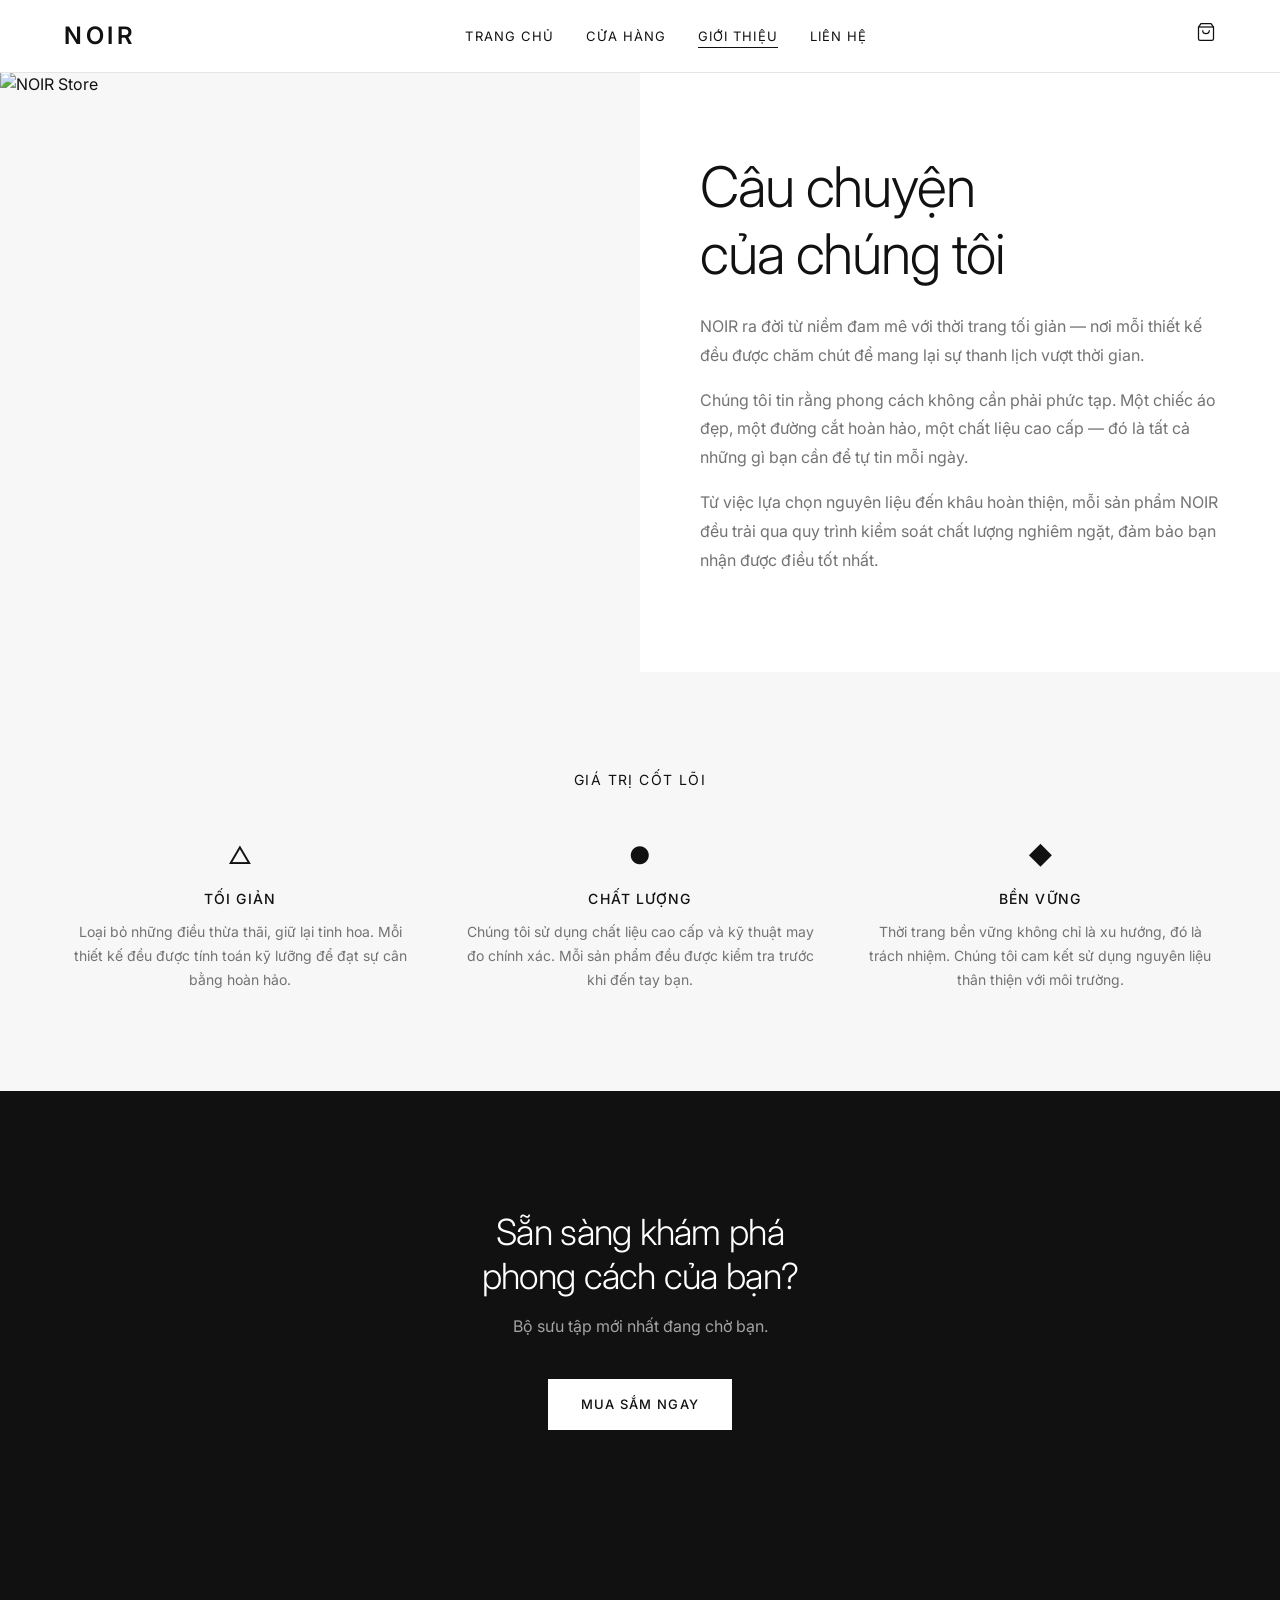
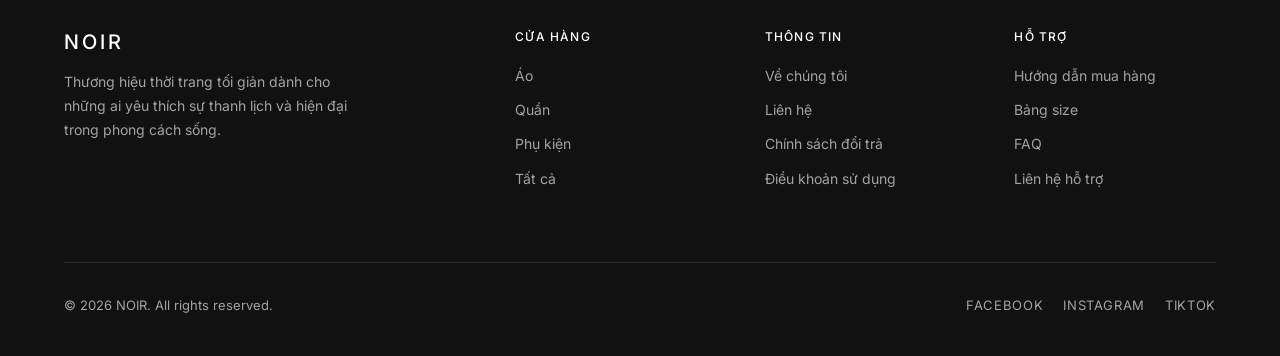
==== about.html @ cc99604b "Add about, contact pages and Vercel config - About page with brand story and core values - Contact p" ====
<!DOCTYPE html>
<html lang="vi">
<head>
  <meta charset="UTF-8">
  <meta name="viewport" content="width=device-width, initial-scale=1.0">
  <title>Giới thiệu - NOIR</title>
  <meta name="description" content="Tìm hiểu về NOIR - Thương hiệu thời trang tối giản với triết lý less is more.">
  <link rel="preconnect" href="https://fonts.googleapis.com">
  <link rel="preconnect" href="https://fonts.gstatic.com" crossorigin>
  <link href="https://fonts.googleapis.com/css2?family=Inter:wght@300;400;500;600&display=swap" rel="stylesheet">
  <link rel="stylesheet" href="css/style.css">
</head>
<body>

  <!-- Header -->
  <header class="header">
    <nav class="nav container">
      <a href="index.html" class="nav-logo">NOIR</a>
      <ul class="nav-links">
        <li><a href="index.html">Trang chủ</a></li>
        <li><a href="shop.html">Cửa hàng</a></li>
        <li><a href="about.html" class="active">Giới thiệu</a></li>
        <li><a href="contact.html">Liên hệ</a></li>
      </ul>
      <div class="nav-actions">
        <a href="cart.html" class="cart-icon">
          <svg width="20" height="20" viewBox="0 0 24 24" fill="none" stroke="currentColor" stroke-width="1.5">
            <path d="M6 2L3 6v14a2 2 0 002 2h14a2 2 0 002-2V6l-3-4z"/>
            <line x1="3" y1="6" x2="21" y2="6"/>
            <path d="M16 10a4 4 0 01-8 0"/>
          </svg>
          <span class="cart-badge">0</span>
        </a>
        <div class="menu-toggle">
          <span></span>
          <span></span>
          <span></span>
        </div>
      </div>
    </nav>
  </header>

  <!-- About Hero -->
  <div class="about-page">
    <div class="about-hero">
      <div class="about-hero-image">
        <img src="https://images.unsplash.com/photo-1441986300917-64674bd600d8?w=800&h=600&fit=crop" alt="NOIR Store">
      </div>
      <div class="about-hero-content">
        <h1 class="fade-in">Câu chuyện<br>của chúng tôi</h1>
        <p class="fade-in">NOIR ra đời từ niềm đam mê với thời trang tối giản — nơi mỗi thiết kế đều được chăm chút để mang lại sự thanh lịch vượt thời gian.</p>
        <p class="fade-in">Chúng tôi tin rằng phong cách không cần phải phức tạp. Một chiếc áo đẹp, một đường cắt hoàn hảo, một chất liệu cao cấp — đó là tất cả những gì bạn cần để tự tin mỗi ngày.</p>
        <p class="fade-in">Từ việc lựa chọn nguyên liệu đến khâu hoàn thiện, mỗi sản phẩm NOIR đều trải qua quy trình kiểm soát chất lượng nghiêm ngặt, đảm bảo bạn nhận được điều tốt nhất.</p>
      </div>
    </div>

    <!-- Values -->
    <section class="about-values">
      <div class="container">
        <h2 class="section-title fade-in">Giá trị cốt lõi</h2>
        <div class="values-grid">
          <div class="value-item fade-in">
            <div class="value-icon">&#9651;</div>
            <h3>Tối giản</h3>
            <p>Loại bỏ những điều thừa thãi, giữ lại tinh hoa. Mỗi thiết kế đều được tính toán kỹ lưỡng để đạt sự cân bằng hoàn hảo.</p>
          </div>
          <div class="value-item fade-in">
            <div class="value-icon">&#9679;</div>
            <h3>Chất lượng</h3>
            <p>Chúng tôi sử dụng chất liệu cao cấp và kỹ thuật may đo chính xác. Mỗi sản phẩm đều được kiểm tra trước khi đến tay bạn.</p>
          </div>
          <div class="value-item fade-in">
            <div class="value-icon">&#9670;</div>
            <h3>Bền vững</h3>
            <p>Thời trang bền vững không chỉ là xu hướng, đó là trách nhiệm. Chúng tôi cam kết sử dụng nguyên liệu thân thiện với môi trường.</p>
          </div>
        </div>
      </div>
    </section>

    <!-- CTA Banner -->
    <section class="banner fade-in">
      <div class="container">
        <h2>Sẵn sàng khám phá<br>phong cách của bạn?</h2>
        <p>Bộ sưu tập mới nhất đang chờ bạn.</p>
        <a href="shop.html" class="btn btn-primary">Mua sắm ngay</a>
      </div>
    </section>
  </div>

  <!-- Footer -->
  <footer class="footer">
    <div class="container">
      <div class="footer-grid">
        <div class="footer-brand">
          <h4>NOIR</h4>
          <p>Thương hiệu thời trang tối giản dành cho những ai yêu thích sự thanh lịch và hiện đại trong phong cách sống.</p>
        </div>
        <div class="footer-col">
          <h4>Cửa hàng</h4>
          <a href="shop.html?category=ao">Áo</a>
          <a href="shop.html?category=quan">Quần</a>
          <a href="shop.html?category=phukien">Phụ kiện</a>
          <a href="shop.html">Tất cả</a>
        </div>
        <div class="footer-col">
          <h4>Thông tin</h4>
          <a href="about.html">Về chúng tôi</a>
          <a href="contact.html">Liên hệ</a>
          <a href="#">Chính sách đổi trả</a>
          <a href="#">Điều khoản sử dụng</a>
        </div>
        <div class="footer-col">
          <h4>Hỗ trợ</h4>
          <a href="#">Hướng dẫn mua hàng</a>
          <a href="#">Bảng size</a>
          <a href="#">FAQ</a>
          <a href="contact.html">Liên hệ hỗ trợ</a>
        </div>
      </div>
      <div class="footer-bottom">
        <p>&copy; 2026 NOIR. All rights reserved.</p>
        <div class="social-links">
          <a href="#">Facebook</a>
          <a href="#">Instagram</a>
          <a href="#">Tiktok</a>
        </div>
      </div>
    </div>
  </footer>

  <script src="js/products.js"></script>
  <script src="js/cart.js"></script>
  <script src="js/main.js"></script>
</body>
</html>
---- css/style.css ----
/* ============================================
   NOIR FASHION - Minimalist Fashion Store
   ============================================ */

/* ---------- Reset & Base ---------- */
*,
*::before,
*::after {
  margin: 0;
  padding: 0;
  box-sizing: border-box;
}

:root {
  --black: #111111;
  --white: #ffffff;
  --gray-100: #f7f7f7;
  --gray-200: #e5e5e5;
  --gray-300: #d4d4d4;
  --gray-400: #a3a3a3;
  --gray-500: #737373;
  --gray-600: #525252;
  --accent: #111111;
  --font-body: 'Inter', -apple-system, BlinkMacSystemFont, sans-serif;
  --transition: 0.3s ease;
  --max-width: 1200px;
}

html {
  scroll-behavior: smooth;
  font-size: 16px;
}

body {
  font-family: var(--font-body);
  color: var(--black);
  background-color: var(--white);
  line-height: 1.6;
  -webkit-font-smoothing: antialiased;
}

a {
  text-decoration: none;
  color: inherit;
  transition: opacity var(--transition);
}

a:hover {
  opacity: 0.7;
}

img {
  max-width: 100%;
  display: block;
}

ul {
  list-style: none;
}

button {
  cursor: pointer;
  border: none;
  background: none;
  font-family: inherit;
  font-size: inherit;
}

input, textarea, select {
  font-family: inherit;
  font-size: inherit;
  border: 1px solid var(--gray-300);
  padding: 12px 16px;
  outline: none;
  transition: border-color var(--transition);
  width: 100%;
  background: var(--white);
}

input:focus, textarea:focus, select:focus {
  border-color: var(--black);
}

.container {
  max-width: var(--max-width);
  margin: 0 auto;
  padding: 0 24px;
}

/* ---------- Typography ---------- */
h1, h2, h3, h4 {
  font-weight: 500;
  line-height: 1.2;
  letter-spacing: -0.02em;
}

h1 { font-size: clamp(2rem, 5vw, 3.5rem); }
h2 { font-size: clamp(1.5rem, 3vw, 2.25rem); }
h3 { font-size: 1.25rem; }
h4 { font-size: 1rem; }

.section-title {
  text-align: center;
  margin-bottom: 48px;
  text-transform: uppercase;
  letter-spacing: 0.1em;
  font-weight: 400;
  font-size: 0.875rem;
}

/* ---------- Buttons ---------- */
.btn {
  display: inline-flex;
  align-items: center;
  justify-content: center;
  gap: 8px;
  padding: 14px 32px;
  font-size: 0.813rem;
  font-weight: 500;
  text-transform: uppercase;
  letter-spacing: 0.1em;
  transition: all var(--transition);
  border: 1px solid transparent;
}

.btn-primary {
  background: var(--black);
  color: var(--white);
  border-color: var(--black);
}

.btn-primary:hover {
  background: var(--white);
  color: var(--black);
  opacity: 1;
}

.btn-outline {
  background: transparent;
  color: var(--black);
  border-color: var(--black);
}

.btn-outline:hover {
  background: var(--black);
  color: var(--white);
  opacity: 1;
}

.btn-sm {
  padding: 10px 20px;
  font-size: 0.75rem;
}

/* ---------- Header / Navigation ---------- */
.header {
  position: fixed;
  top: 0;
  left: 0;
  right: 0;
  z-index: 1000;
  background: rgba(255, 255, 255, 0.95);
  backdrop-filter: blur(10px);
  border-bottom: 1px solid var(--gray-200);
  transition: all var(--transition);
}

.header.scrolled {
  box-shadow: 0 1px 10px rgba(0, 0, 0, 0.05);
}

.nav {
  display: flex;
  align-items: center;
  justify-content: space-between;
  height: 72px;
}

.nav-logo {
  font-size: 1.5rem;
  font-weight: 600;
  letter-spacing: 0.15em;
  text-transform: uppercase;
}

.nav-links {
  display: flex;
  gap: 32px;
}

.nav-links a {
  font-size: 0.813rem;
  text-transform: uppercase;
  letter-spacing: 0.08em;
  font-weight: 400;
  position: relative;
}

.nav-links a::after {
  content: '';
  position: absolute;
  bottom: -4px;
  left: 0;
  width: 0;
  height: 1px;
  background: var(--black);
  transition: width var(--transition);
}

.nav-links a:hover::after,
.nav-links a.active::after {
  width: 100%;
}

.nav-links a:hover {
  opacity: 1;
}

.nav-actions {
  display: flex;
  align-items: center;
  gap: 20px;
}

.cart-icon {
  position: relative;
  font-size: 1.1rem;
  cursor: pointer;
}

.cart-badge {
  position: absolute;
  top: -8px;
  right: -10px;
  background: var(--black);
  color: var(--white);
  font-size: 0.625rem;
  width: 18px;
  height: 18px;
  border-radius: 50%;
  display: flex;
  align-items: center;
  justify-content: center;
  font-weight: 600;
}

.cart-badge:empty,
.cart-badge[data-count="0"] {
  display: none;
}

/* Mobile Menu */
.menu-toggle {
  display: none;
  flex-direction: column;
  gap: 5px;
  cursor: pointer;
  padding: 4px;
}

.menu-toggle span {
  width: 24px;
  height: 1.5px;
  background: var(--black);
  transition: all var(--transition);
}

.menu-toggle.active span:nth-child(1) {
  transform: rotate(45deg) translate(5px, 5px);
}

.menu-toggle.active span:nth-child(2) {
  opacity: 0;
}

.menu-toggle.active span:nth-child(3) {
  transform: rotate(-45deg) translate(5px, -5px);
}

/* ---------- Hero Section ---------- */
.hero {
  margin-top: 72px;
  min-height: calc(100vh - 72px);
  display: flex;
  align-items: center;
  justify-content: center;
  text-align: center;
  background: var(--gray-100);
  position: relative;
  overflow: hidden;
}

.hero-content {
  padding: 80px 24px;
  max-width: 700px;
}

.hero-subtitle {
  font-size: 0.813rem;
  text-transform: uppercase;
  letter-spacing: 0.2em;
  color: var(--gray-500);
  margin-bottom: 24px;
}

.hero h1 {
  margin-bottom: 24px;
  font-weight: 300;
}

.hero-desc {
  color: var(--gray-500);
  font-size: 1rem;
  margin-bottom: 40px;
  max-width: 480px;
  margin-left: auto;
  margin-right: auto;
}

/* ---------- Categories Section ---------- */
.categories {
  padding: 100px 0;
}

.categories-grid {
  display: grid;
  grid-template-columns: repeat(3, 1fr);
  gap: 24px;
}

.category-card {
  position: relative;
  overflow: hidden;
  aspect-ratio: 3/4;
  background: var(--gray-100);
  cursor: pointer;
}

.category-card img {
  width: 100%;
  height: 100%;
  object-fit: cover;
  transition: transform 0.6s ease;
}

.category-card:hover img {
  transform: scale(1.05);
}

.category-overlay {
  position: absolute;
  bottom: 0;
  left: 0;
  right: 0;
  padding: 32px;
  background: linear-gradient(transparent, rgba(0, 0, 0, 0.5));
  color: var(--white);
}

.category-overlay h3 {
  font-size: 1.25rem;
  text-transform: uppercase;
  letter-spacing: 0.1em;
  font-weight: 400;
}

/* ---------- Products Grid ---------- */
.products-section {
  padding: 100px 0;
  background: var(--white);
}

.products-grid {
  display: grid;
  grid-template-columns: repeat(4, 1fr);
  gap: 24px;
}

.product-card {
  cursor: pointer;
  transition: transform var(--transition);
}

.product-card:hover {
  transform: translateY(-4px);
}

.product-image {
  position: relative;
  overflow: hidden;
  aspect-ratio: 3/4;
  background: var(--gray-100);
  margin-bottom: 16px;
}

.product-image img {
  width: 100%;
  height: 100%;
  object-fit: cover;
  transition: transform 0.6s ease;
}

.product-card:hover .product-image img {
  transform: scale(1.05);
}

.product-actions {
  position: absolute;
  bottom: 0;
  left: 0;
  right: 0;
  padding: 16px;
  transform: translateY(100%);
  transition: transform var(--transition);
}

.product-card:hover .product-actions {
  transform: translateY(0);
}

.product-actions .btn {
  width: 100%;
}

.product-info {
  display: flex;
  justify-content: space-between;
  align-items: flex-start;
  gap: 8px;
}

.product-name {
  font-size: 0.875rem;
  font-weight: 400;
}

.product-price {
  font-size: 0.875rem;
  font-weight: 500;
  white-space: nowrap;
}

.product-category-label {
  font-size: 0.75rem;
  color: var(--gray-400);
  text-transform: uppercase;
  letter-spacing: 0.05em;
  margin-top: 4px;
}

/* ---------- Featured / Banner ---------- */
.banner {
  padding: 120px 0;
  background: var(--black);
  color: var(--white);
  text-align: center;
}

.banner h2 {
  font-weight: 300;
  margin-bottom: 16px;
}

.banner p {
  color: var(--gray-400);
  margin-bottom: 40px;
  max-width: 480px;
  margin-left: auto;
  margin-right: auto;
}

.banner .btn-primary {
  background: var(--white);
  color: var(--black);
  border-color: var(--white);
}

.banner .btn-primary:hover {
  background: transparent;
  color: var(--white);
}

/* ---------- Newsletter ---------- */
.newsletter {
  padding: 100px 0;
  text-align: center;
  background: var(--gray-100);
}

.newsletter p {
  color: var(--gray-500);
  margin-bottom: 32px;
  max-width: 400px;
  margin-left: auto;
  margin-right: auto;
}

.newsletter-form {
  display: flex;
  max-width: 440px;
  margin: 0 auto;
  gap: 0;
}

.newsletter-form input {
  flex: 1;
  border-right: none;
}

.newsletter-form .btn {
  white-space: nowrap;
}

/* ---------- Footer ---------- */
.footer {
  padding: 80px 0 40px;
  background: var(--black);
  color: var(--gray-400);
}

.footer-grid {
  display: grid;
  grid-template-columns: 2fr 1fr 1fr 1fr;
  gap: 48px;
  margin-bottom: 60px;
}

.footer-brand h4 {
  color: var(--white);
  font-size: 1.25rem;
  letter-spacing: 0.15em;
  text-transform: uppercase;
  margin-bottom: 16px;
}

.footer-brand p {
  font-size: 0.875rem;
  line-height: 1.7;
  max-width: 300px;
}

.footer-col h4 {
  color: var(--white);
  font-size: 0.75rem;
  text-transform: uppercase;
  letter-spacing: 0.1em;
  margin-bottom: 20px;
}

.footer-col a {
  display: block;
  font-size: 0.875rem;
  margin-bottom: 12px;
  color: var(--gray-400);
}

.footer-col a:hover {
  color: var(--white);
  opacity: 1;
}

.footer-bottom {
  border-top: 1px solid rgba(255, 255, 255, 0.1);
  padding-top: 32px;
  display: flex;
  justify-content: space-between;
  align-items: center;
  font-size: 0.813rem;
}

.social-links {
  display: flex;
  gap: 20px;
}

.social-links a {
  font-size: 0.813rem;
  text-transform: uppercase;
  letter-spacing: 0.05em;
}

/* ---------- Shop Page ---------- */
.page-header {
  margin-top: 72px;
  padding: 60px 0;
  text-align: center;
  background: var(--gray-100);
}

.page-header h1 {
  font-weight: 300;
  margin-bottom: 8px;
}

.page-header p {
  color: var(--gray-500);
  font-size: 0.875rem;
}

.shop-controls {
  display: flex;
  justify-content: space-between;
  align-items: center;
  padding: 32px 0;
  border-bottom: 1px solid var(--gray-200);
  margin-bottom: 40px;
  flex-wrap: wrap;
  gap: 16px;
}

.filter-buttons {
  display: flex;
  gap: 8px;
  flex-wrap: wrap;
}

.filter-btn {
  padding: 8px 20px;
  font-size: 0.75rem;
  text-transform: uppercase;
  letter-spacing: 0.08em;
  border: 1px solid var(--gray-300);
  background: transparent;
  transition: all var(--transition);
}

.filter-btn:hover,
.filter-btn.active {
  background: var(--black);
  color: var(--white);
  border-color: var(--black);
}

.sort-select {
  padding: 8px 16px;
  font-size: 0.75rem;
  text-transform: uppercase;
  letter-spacing: 0.05em;
  border: 1px solid var(--gray-300);
  background: transparent;
  cursor: pointer;
  width: auto;
}

.shop-content {
  padding: 0 0 100px;
}

/* ---------- Product Detail ---------- */
.product-detail {
  margin-top: 72px;
  padding: 60px 0 100px;
}

.product-detail-grid {
  display: grid;
  grid-template-columns: 1fr 1fr;
  gap: 60px;
  align-items: start;
}

.product-detail-image {
  aspect-ratio: 3/4;
  background: var(--gray-100);
  overflow: hidden;
}

.product-detail-image img {
  width: 100%;
  height: 100%;
  object-fit: cover;
}

.product-detail-info h1 {
  font-size: 2rem;
  font-weight: 400;
  margin-bottom: 16px;
}

.product-detail-price {
  font-size: 1.25rem;
  font-weight: 500;
  margin-bottom: 24px;
}

.product-detail-desc {
  color: var(--gray-500);
  font-size: 0.938rem;
  line-height: 1.8;
  margin-bottom: 32px;
}

.size-selector {
  margin-bottom: 24px;
}

.size-selector label {
  display: block;
  font-size: 0.75rem;
  text-transform: uppercase;
  letter-spacing: 0.08em;
  margin-bottom: 12px;
  font-weight: 500;
}

.size-options {
  display: flex;
  gap: 8px;
}

.size-btn {
  width: 44px;
  height: 44px;
  display: flex;
  align-items: center;
  justify-content: center;
  border: 1px solid var(--gray-300);
  font-size: 0.813rem;
  transition: all var(--transition);
}

.size-btn:hover,
.size-btn.active {
  background: var(--black);
  color: var(--white);
  border-color: var(--black);
}

.quantity-selector {
  display: flex;
  align-items: center;
  gap: 0;
  margin-bottom: 32px;
}

.quantity-selector label {
  font-size: 0.75rem;
  text-transform: uppercase;
  letter-spacing: 0.08em;
  margin-right: 16px;
  font-weight: 500;
}

.qty-btn {
  width: 40px;
  height: 40px;
  border: 1px solid var(--gray-300);
  display: flex;
  align-items: center;
  justify-content: center;
  font-size: 1.1rem;
  transition: all var(--transition);
}

.qty-btn:hover {
  background: var(--black);
  color: var(--white);
  border-color: var(--black);
}

.qty-value {
  width: 50px;
  height: 40px;
  border: 1px solid var(--gray-300);
  border-left: none;
  border-right: none;
  display: flex;
  align-items: center;
  justify-content: center;
  font-size: 0.875rem;
  font-weight: 500;
}

.product-detail .btn {
  width: 100%;
  margin-bottom: 16px;
}

.related-products {
  padding: 80px 0;
  border-top: 1px solid var(--gray-200);
}

/* ---------- Cart Page ---------- */
.cart-page {
  margin-top: 72px;
  padding: 60px 0 100px;
}

.cart-empty {
  text-align: center;
  padding: 80px 0;
}

.cart-empty p {
  color: var(--gray-500);
  margin-bottom: 24px;
}

.cart-grid {
  display: grid;
  grid-template-columns: 1fr 360px;
  gap: 60px;
  align-items: start;
}

.cart-items {
  border-top: 1px solid var(--gray-200);
}

.cart-item {
  display: grid;
  grid-template-columns: 100px 1fr auto;
  gap: 24px;
  padding: 24px 0;
  border-bottom: 1px solid var(--gray-200);
  align-items: center;
}

.cart-item-image {
  aspect-ratio: 3/4;
  background: var(--gray-100);
  overflow: hidden;
}

.cart-item-image img {
  width: 100%;
  height: 100%;
  object-fit: cover;
}

.cart-item-name {
  font-size: 0.938rem;
  font-weight: 500;
  margin-bottom: 4px;
}

.cart-item-variant {
  font-size: 0.813rem;
  color: var(--gray-500);
  margin-bottom: 12px;
}

.cart-item-qty {
  display: flex;
  align-items: center;
  gap: 0;
}

.cart-item-qty button {
  width: 32px;
  height: 32px;
  border: 1px solid var(--gray-300);
  display: flex;
  align-items: center;
  justify-content: center;
  font-size: 0.875rem;
  transition: all var(--transition);
}

.cart-item-qty button:hover {
  background: var(--black);
  color: var(--white);
  border-color: var(--black);
}

.cart-item-qty span {
  width: 40px;
  height: 32px;
  border: 1px solid var(--gray-300);
  border-left: none;
  border-right: none;
  display: flex;
  align-items: center;
  justify-content: center;
  font-size: 0.813rem;
}

.cart-item-right {
  text-align: right;
}

.cart-item-price {
  font-size: 0.938rem;
  font-weight: 500;
  margin-bottom: 8px;
}

.cart-item-remove {
  font-size: 0.75rem;
  color: var(--gray-400);
  text-decoration: underline;
  cursor: pointer;
  transition: color var(--transition);
}

.cart-item-remove:hover {
  color: var(--black);
}

.cart-summary {
  background: var(--gray-100);
  padding: 40px;
  position: sticky;
  top: 96px;
}

.cart-summary h3 {
  font-size: 0.75rem;
  text-transform: uppercase;
  letter-spacing: 0.1em;
  margin-bottom: 24px;
  font-weight: 500;
}

.cart-summary-row {
  display: flex;
  justify-content: space-between;
  margin-bottom: 12px;
  font-size: 0.875rem;
}

.cart-summary-row.total {
  border-top: 1px solid var(--gray-300);
  padding-top: 16px;
  margin-top: 16px;
  font-weight: 600;
  font-size: 1rem;
}

.cart-summary .btn {
  width: 100%;
  margin-top: 24px;
}

/* ---------- About Page ---------- */
.about-page {
  margin-top: 72px;
}

.about-hero {
  display: grid;
  grid-template-columns: 1fr 1fr;
  min-height: 600px;
}

.about-hero-image {
  background: var(--gray-100);
  overflow: hidden;
}

.about-hero-image img {
  width: 100%;
  height: 100%;
  object-fit: cover;
}

.about-hero-content {
  display: flex;
  flex-direction: column;
  justify-content: center;
  padding: 80px 60px;
}

.about-hero-content h1 {
  font-weight: 300;
  margin-bottom: 24px;
}

.about-hero-content p {
  color: var(--gray-500);
  line-height: 1.8;
  margin-bottom: 16px;
}

.about-values {
  padding: 100px 0;
  background: var(--gray-100);
}

.values-grid {
  display: grid;
  grid-template-columns: repeat(3, 1fr);
  gap: 48px;
  text-align: center;
}

.value-item h3 {
  margin-bottom: 12px;
  text-transform: uppercase;
  letter-spacing: 0.08em;
  font-size: 0.875rem;
  font-weight: 500;
}

.value-item p {
  color: var(--gray-500);
  font-size: 0.875rem;
  line-height: 1.7;
}

.value-icon {
  font-size: 1.5rem;
  margin-bottom: 16px;
}

/* ---------- Contact Page ---------- */
.contact-page {
  margin-top: 72px;
  padding: 80px 0 100px;
}

.contact-grid {
  display: grid;
  grid-template-columns: 1fr 1fr;
  gap: 80px;
}

.contact-info h2 {
  font-weight: 300;
  margin-bottom: 24px;
}

.contact-info > p {
  color: var(--gray-500);
  margin-bottom: 40px;
  line-height: 1.8;
}

.contact-detail {
  margin-bottom: 24px;
}

.contact-detail h4 {
  font-size: 0.75rem;
  text-transform: uppercase;
  letter-spacing: 0.08em;
  margin-bottom: 8px;
  font-weight: 500;
}

.contact-detail p {
  color: var(--gray-500);
  font-size: 0.938rem;
}

.contact-form h3 {
  font-size: 0.75rem;
  text-transform: uppercase;
  letter-spacing: 0.1em;
  margin-bottom: 32px;
  font-weight: 500;
}

.form-group {
  margin-bottom: 20px;
}

.form-group label {
  display: block;
  font-size: 0.75rem;
  text-transform: uppercase;
  letter-spacing: 0.05em;
  margin-bottom: 8px;
  font-weight: 500;
}

.form-group textarea {
  min-height: 140px;
  resize: vertical;
}

/* ---------- Toast / Notification ---------- */
.toast {
  position: fixed;
  bottom: 32px;
  right: 32px;
  background: var(--black);
  color: var(--white);
  padding: 16px 24px;
  font-size: 0.875rem;
  z-index: 9999;
  transform: translateY(100px);
  opacity: 0;
  transition: all var(--transition);
}

.toast.show {
  transform: translateY(0);
  opacity: 1;
}

/* ---------- Fade-in Animation ---------- */
.fade-in {
  opacity: 0;
  transform: translateY(20px);
  transition: opacity 0.6s ease, transform 0.6s ease;
}

.fade-in.visible {
  opacity: 1;
  transform: translateY(0);
}

/* ---------- Breadcrumb ---------- */
.breadcrumb {
  padding: 16px 0;
  font-size: 0.813rem;
  color: var(--gray-400);
}

.breadcrumb a {
  color: var(--gray-400);
}

.breadcrumb a:hover {
  color: var(--black);
  opacity: 1;
}

.breadcrumb span {
  margin: 0 8px;
}

/* ============================================
   RESPONSIVE
   ============================================ */

@media (max-width: 1024px) {
  .products-grid {
    grid-template-columns: repeat(3, 1fr);
  }

  .footer-grid {
    grid-template-columns: repeat(2, 1fr);
  }

  .cart-grid {
    grid-template-columns: 1fr;
  }

  .product-detail-grid {
    gap: 40px;
  }
}

@media (max-width: 768px) {
  .nav-links {
    display: none;
    position: fixed;
    top: 72px;
    left: 0;
    right: 0;
    bottom: 0;
    background: var(--white);
    flex-direction: column;
    align-items: center;
    justify-content: center;
    gap: 32px;
  }

  .nav-links.open {
    display: flex;
  }

  .nav-links a {
    font-size: 1.25rem;
  }

  .menu-toggle {
    display: flex;
  }

  .hero-content {
    padding: 60px 24px;
  }

  .categories-grid {
    grid-template-columns: 1fr;
    gap: 16px;
  }

  .category-card {
    aspect-ratio: 16/9;
  }

  .products-grid {
    grid-template-columns: repeat(2, 1fr);
    gap: 16px;
  }

  .product-actions {
    transform: translateY(0);
  }

  .about-hero {
    grid-template-columns: 1fr;
  }

  .about-hero-content {
    padding: 40px 24px;
  }

  .values-grid {
    grid-template-columns: 1fr;
    gap: 40px;
  }

  .product-detail-grid {
    grid-template-columns: 1fr;
    gap: 32px;
  }

  .contact-grid {
    grid-template-columns: 1fr;
    gap: 40px;
  }

  .footer-grid {
    grid-template-columns: 1fr;
    gap: 32px;
  }

  .footer-bottom {
    flex-direction: column;
    gap: 16px;
    text-align: center;
  }

  .newsletter-form {
    flex-direction: column;
    gap: 12px;
  }

  .newsletter-form input {
    border-right: 1px solid var(--gray-300);
  }

  .shop-controls {
    flex-direction: column;
    align-items: flex-start;
  }

  .cart-item {
    grid-template-columns: 80px 1fr;
    gap: 16px;
  }

  .cart-item-right {
    grid-column: 2;
    text-align: left;
    display: flex;
    align-items: center;
    gap: 16px;
  }

  .cart-summary {
    padding: 24px;
  }
}

@media (max-width: 480px) {
  .products-grid {
    grid-template-columns: repeat(2, 1fr);
    gap: 12px;
  }

  .product-name {
    font-size: 0.75rem;
  }

  .product-price {
    font-size: 0.75rem;
  }

  .btn {
    padding: 12px 24px;
    font-size: 0.75rem;
  }
}
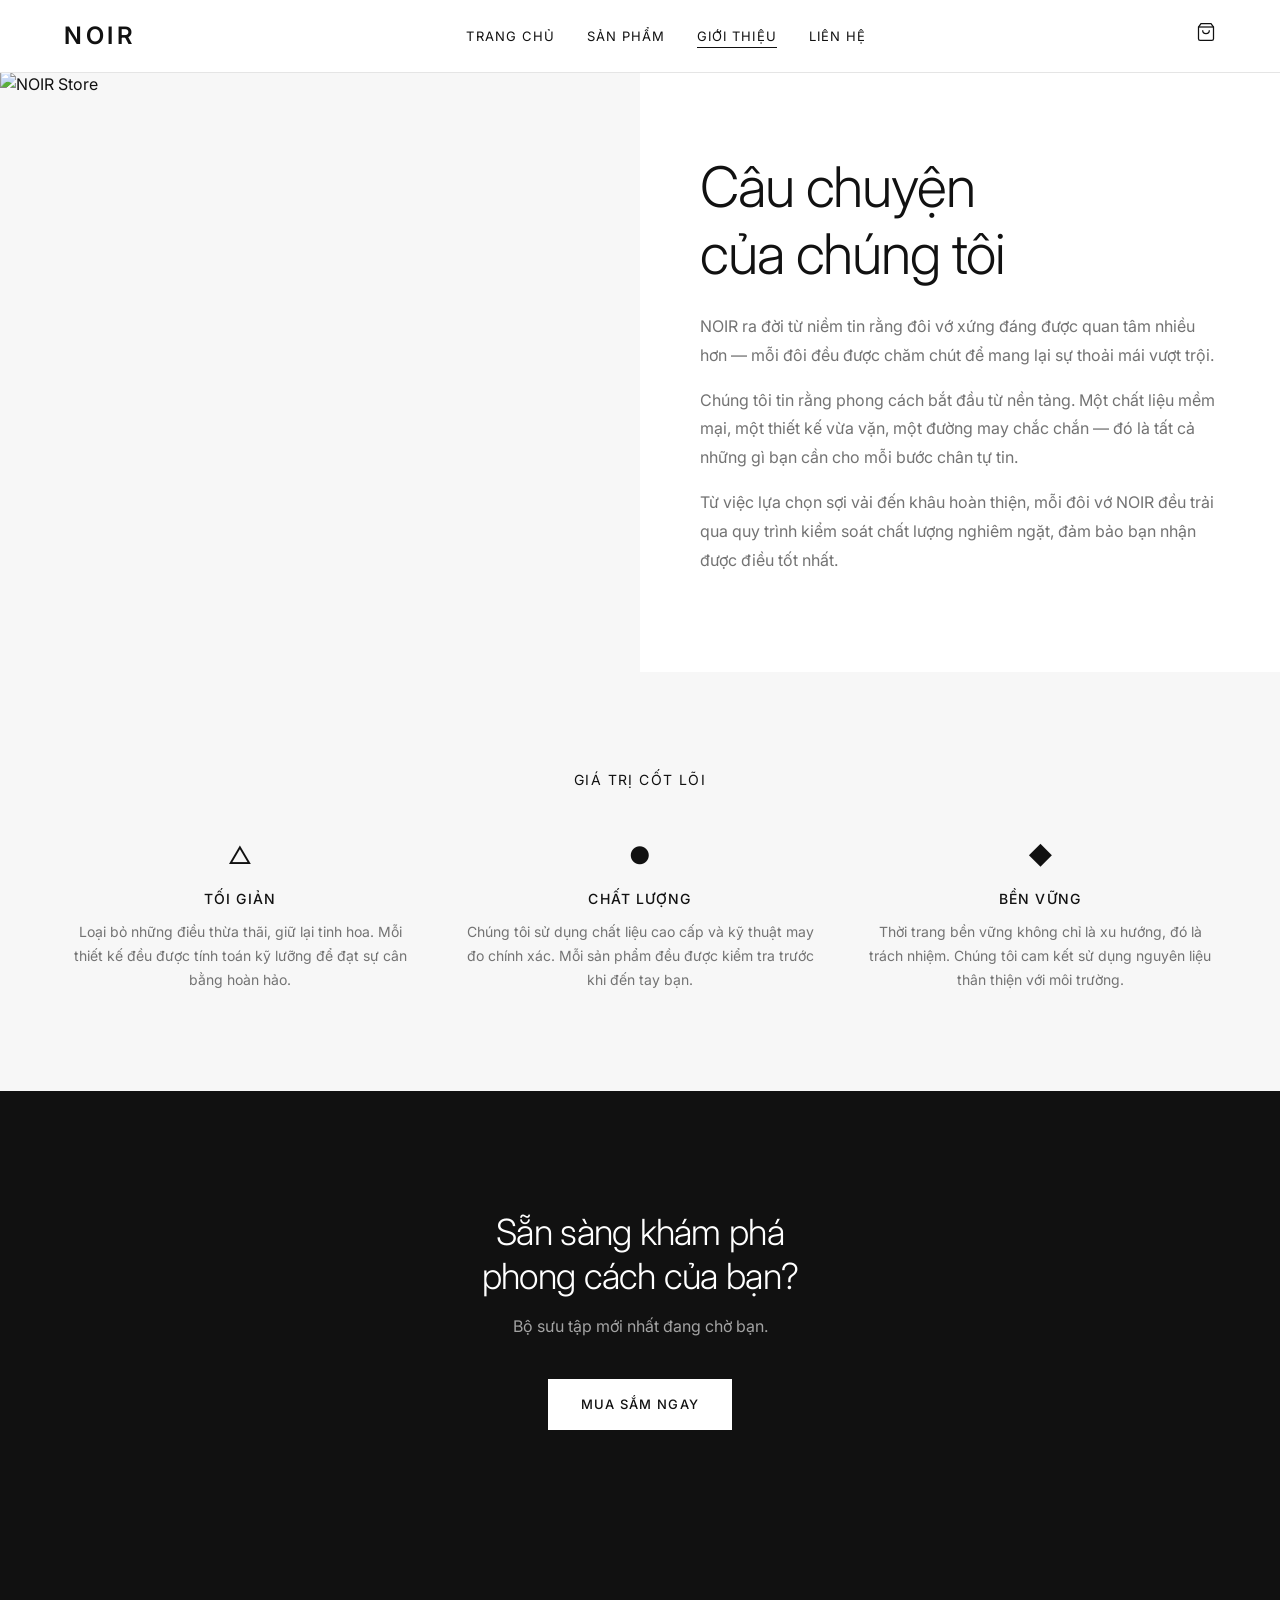
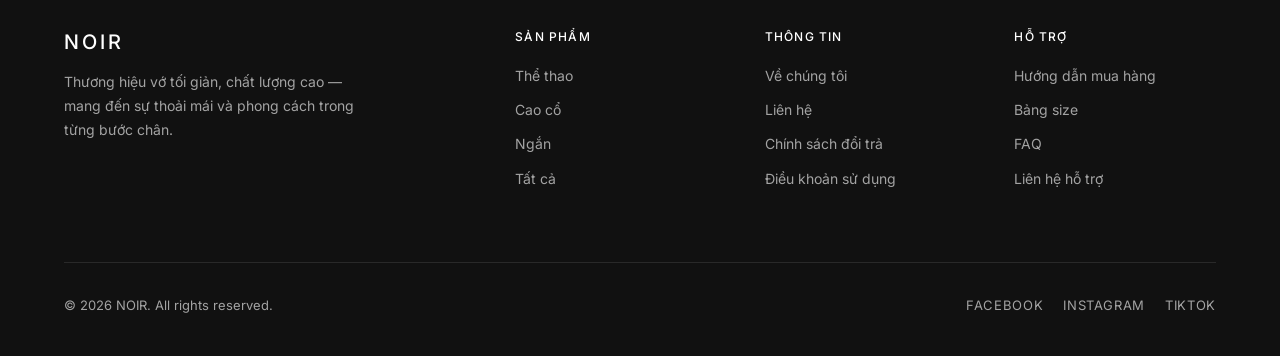
==== commit 7981218b: "Rebrand store from fashion to socks - Replace all clothing products with 12 sock products (thể thao," ====
--- a/about.html
+++ b/about.html
@@ -18,7 +18,7 @@
       <a href="index.html" class="nav-logo">NOIR</a>
       <ul class="nav-links">
         <li><a href="index.html">Trang chủ</a></li>
-        <li><a href="shop.html">Cửa hàng</a></li>
+        <li><a href="shop.html">Sản phẩm</a></li>
         <li><a href="about.html" class="active">Giới thiệu</a></li>
         <li><a href="contact.html">Liên hệ</a></li>
       </ul>
@@ -48,9 +48,9 @@
       </div>
       <div class="about-hero-content">
         <h1 class="fade-in">Câu chuyện<br>của chúng tôi</h1>
-        <p class="fade-in">NOIR ra đời từ niềm đam mê với thời trang tối giản — nơi mỗi thiết kế đều được chăm chút để mang lại sự thanh lịch vượt thời gian.</p>
-        <p class="fade-in">Chúng tôi tin rằng phong cách không cần phải phức tạp. Một chiếc áo đẹp, một đường cắt hoàn hảo, một chất liệu cao cấp — đó là tất cả những gì bạn cần để tự tin mỗi ngày.</p>
-        <p class="fade-in">Từ việc lựa chọn nguyên liệu đến khâu hoàn thiện, mỗi sản phẩm NOIR đều trải qua quy trình kiểm soát chất lượng nghiêm ngặt, đảm bảo bạn nhận được điều tốt nhất.</p>
+        <p class="fade-in">NOIR ra đời từ niềm tin rằng đôi vớ xứng đáng được quan tâm nhiều hơn — mỗi đôi đều được chăm chút để mang lại sự thoải mái vượt trội.</p>
+        <p class="fade-in">Chúng tôi tin rằng phong cách bắt đầu từ nền tảng. Một chất liệu mềm mại, một thiết kế vừa vặn, một đường may chắc chắn — đó là tất cả những gì bạn cần cho mỗi bước chân tự tin.</p>
+        <p class="fade-in">Từ việc lựa chọn sợi vải đến khâu hoàn thiện, mỗi đôi vớ NOIR đều trải qua quy trình kiểm soát chất lượng nghiêm ngặt, đảm bảo bạn nhận được điều tốt nhất.</p>
       </div>
     </div>
 
@@ -94,27 +94,27 @@
       <div class="footer-grid">
         <div class="footer-brand">
           <h4>NOIR</h4>
-          <p>Thương hiệu thời trang tối giản dành cho những ai yêu thích sự thanh lịch và hiện đại trong phong cách sống.</p>
+          <p>Thương hiệu vớ tối giản, chất lượng cao — mang đến sự thoải mái và phong cách trong từng bước chân.</p>
         </div>
         <div class="footer-col">
-          <h4>Cửa hàng</h4>
-          <a href="shop.html?category=ao">Áo</a>
-          <a href="shop.html?category=quan">Quần</a>
-          <a href="shop.html?category=phukien">Phụ kiện</a>
+          <h4>Sản phẩm</h4>
+          <a href="shop.html?category=thethao">Thể thao</a>
+          <a href="shop.html?category=caoco">Cao cổ</a>
+          <a href="shop.html?category=ngan">Ngắn</a>
           <a href="shop.html">Tất cả</a>
         </div>
         <div class="footer-col">
           <h4>Thông tin</h4>
           <a href="about.html">Về chúng tôi</a>
           <a href="contact.html">Liên hệ</a>
-          <a href="#">Chính sách đổi trả</a>
-          <a href="#">Điều khoản sử dụng</a>
+          <a href="chinh-sach-doi-tra.html">Chính sách đổi trả</a>
+          <a href="dieu-khoan.html">Điều khoản sử dụng</a>
         </div>
         <div class="footer-col">
           <h4>Hỗ trợ</h4>
-          <a href="#">Hướng dẫn mua hàng</a>
-          <a href="#">Bảng size</a>
-          <a href="#">FAQ</a>
+          <a href="huong-dan-mua-hang.html">Hướng dẫn mua hàng</a>
+          <a href="bang-size.html">Bảng size</a>
+          <a href="faq.html">FAQ</a>
           <a href="contact.html">Liên hệ hỗ trợ</a>
         </div>
       </div>
--- a/css/style.css
+++ b/css/style.css
@@ -1278,3 +1278,173 @@
     font-size: 0.75rem;
   }
 }
+
+/* ---------- Info Pages (Policy, Terms, Guide, Size, FAQ) ---------- */
+.info-page {
+  padding: 60px 0 80px;
+}
+
+.info-content {
+  max-width: 800px;
+  margin: 0 auto;
+}
+
+.info-section {
+  margin-bottom: 40px;
+}
+
+.info-section h2 {
+  font-size: 1.25rem;
+  font-weight: 600;
+  margin-bottom: 16px;
+  padding-bottom: 8px;
+  border-bottom: 1px solid var(--gray-200);
+}
+
+.info-section p {
+  color: var(--gray-600);
+  margin-bottom: 12px;
+  line-height: 1.8;
+}
+
+.info-section ul,
+.info-section ol {
+  color: var(--gray-600);
+  margin-left: 20px;
+  margin-bottom: 12px;
+  line-height: 2;
+}
+
+.info-section li {
+  margin-bottom: 4px;
+}
+
+.info-section a {
+  color: var(--black);
+  font-weight: 500;
+  text-decoration: underline;
+  text-underline-offset: 2px;
+}
+
+.info-cta {
+  margin-top: 48px;
+  text-align: center;
+  padding: 40px;
+  background: var(--gray-100);
+  border-radius: 8px;
+}
+
+.info-cta p {
+  color: var(--gray-600);
+  margin-bottom: 16px;
+}
+
+/* ---------- Size Table ---------- */
+.size-table-wrapper {
+  overflow-x: auto;
+  margin-bottom: 12px;
+}
+
+.size-table {
+  width: 100%;
+  border-collapse: collapse;
+  font-size: 0.875rem;
+}
+
+.size-table th,
+.size-table td {
+  padding: 12px 16px;
+  text-align: center;
+  border: 1px solid var(--gray-200);
+}
+
+.size-table th {
+  background: var(--black);
+  color: var(--white);
+  font-weight: 500;
+  font-size: 0.8125rem;
+  text-transform: uppercase;
+  letter-spacing: 0.5px;
+}
+
+.size-table td {
+  color: var(--gray-600);
+}
+
+.size-table tbody tr:hover {
+  background: var(--gray-100);
+}
+
+/* ---------- FAQ Accordion ---------- */
+.faq-category {
+  margin-bottom: 40px;
+}
+
+.faq-category h2 {
+  font-size: 1.25rem;
+  font-weight: 600;
+  margin-bottom: 16px;
+  padding-bottom: 8px;
+  border-bottom: 1px solid var(--gray-200);
+}
+
+.faq-item {
+  border-bottom: 1px solid var(--gray-200);
+}
+
+.faq-question {
+  width: 100%;
+  display: flex;
+  justify-content: space-between;
+  align-items: center;
+  padding: 18px 0;
+  background: none;
+  border: none;
+  font-family: var(--font-body);
+  font-size: 0.9375rem;
+  font-weight: 500;
+  color: var(--black);
+  cursor: pointer;
+  text-align: left;
+  gap: 16px;
+  transition: opacity var(--transition);
+}
+
+.faq-question:hover {
+  opacity: 0.7;
+}
+
+.faq-icon {
+  font-size: 1.25rem;
+  font-weight: 300;
+  flex-shrink: 0;
+  transition: transform var(--transition);
+}
+
+.faq-answer {
+  max-height: 0;
+  overflow: hidden;
+  transition: max-height 0.3s ease, padding 0.3s ease;
+}
+
+.faq-answer p,
+.faq-answer ul {
+  color: var(--gray-600);
+  line-height: 1.8;
+}
+
+.faq-answer a {
+  color: var(--black);
+  font-weight: 500;
+  text-decoration: underline;
+  text-underline-offset: 2px;
+}
+
+.faq-item.open .faq-answer {
+  max-height: 300px;
+  padding-bottom: 18px;
+}
+
+.faq-item.open .faq-icon {
+  transform: rotate(45deg);
+}
